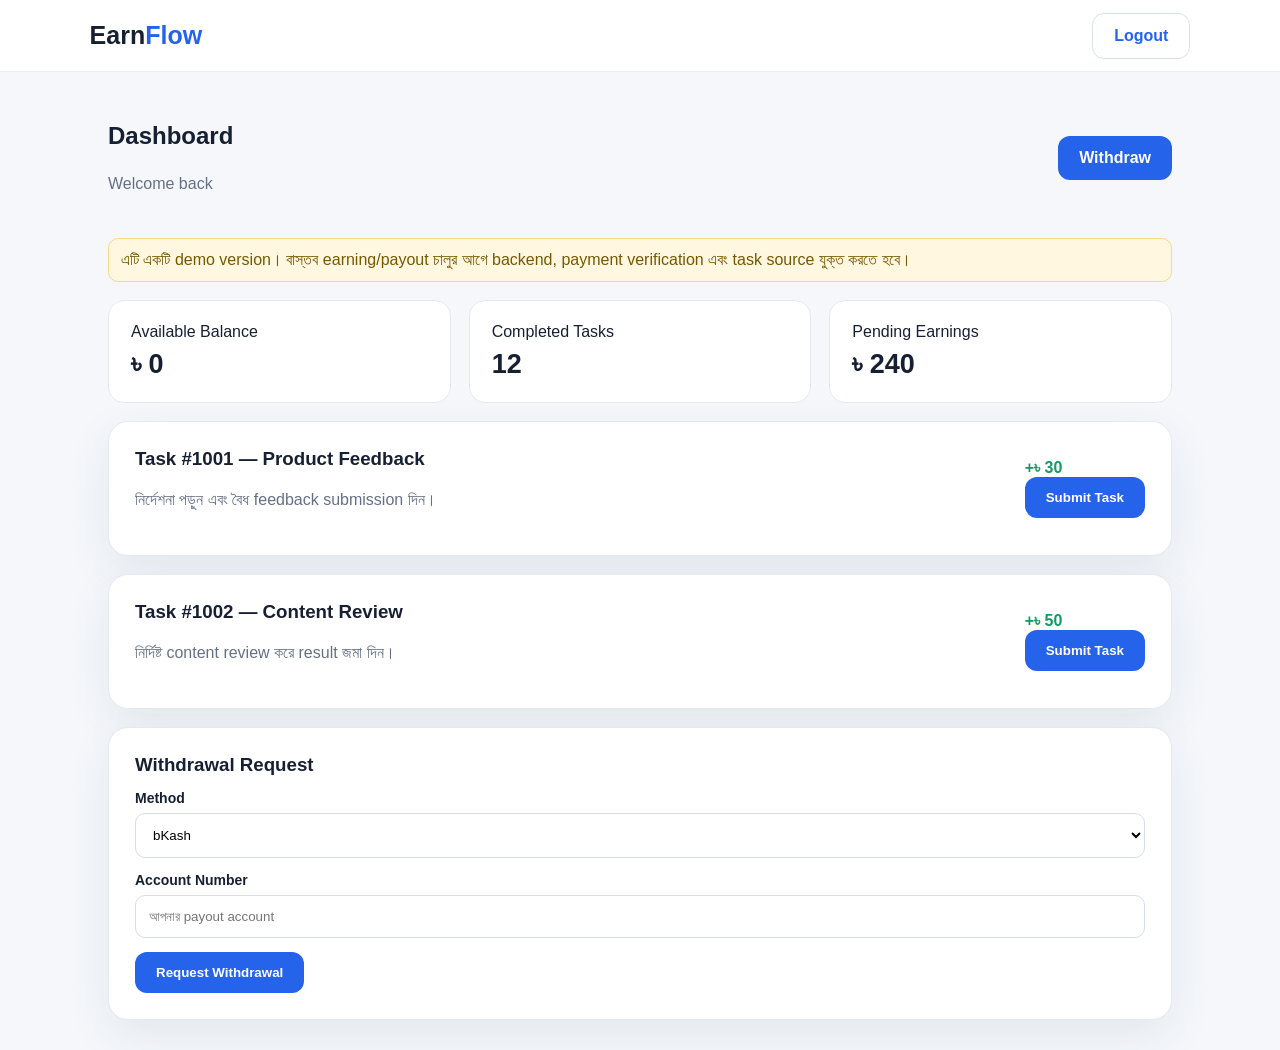
==== dashboard.html @ a75850d5 "Add files via upload" ====
<!doctype html><html lang="bn"><head><meta charset="utf-8"><meta name="viewport" content="width=device-width,initial-scale=1"><title>Dashboard — EarnFlow</title><link rel="stylesheet" href="style.css"></head><body><header class="nav"><div class="brand">Earn<span>Flow</span></div><a href="index.html" class="btn ghost">Logout</a></header><main class="dash"><div class="dashnav"><div><h2>Dashboard</h2><p id="hello">Welcome back</p></div><a href="#withdraw" class="btn">Withdraw</a></div><div class="notice">এটি একটি demo version। বাস্তব earning/payout চালুর আগে backend, payment verification এবং task source যুক্ত করতে হবে।</div><div class="grid"><div class="stat">Available Balance<b>৳ <span id="balance">0</span></b></div><div class="stat">Completed Tasks<b>12</b></div><div class="stat">Pending Earnings<b>৳ 240</b></div></div><div class="panel task"><div class="row"><div><h3>Task #1001 — Product Feedback</h3><p>নির্দেশনা পড়ুন এবং বৈধ feedback submission দিন।</p></div><div><span class="reward">+৳ 30</span><br><button class="btn" onclick="completeTask()">Submit Task</button></div></div></div><div class="panel task"><div class="row"><div><h3>Task #1002 — Content Review</h3><p>নির্দিষ্ট content review করে result জমা দিন।</p></div><div><span class="reward">+৳ 50</span><br><button class="btn" onclick="completeTask()">Submit Task</button></div></div></div><div class="panel task" id="withdraw"><h3>Withdrawal Request</h3><div class="field"><label>Method</label><select><option>bKash</option><option>Nagad</option><option>Bank Transfer</option></select></div><div class="field"><label>Account Number</label><input placeholder="আপনার payout account"></div><button class="btn" onclick="alert('Demo request submitted')">Request Withdrawal</button></div></main><script>const u=JSON.parse(localStorage.getItem('user')||'{}');document.getElementById('hello').textContent='Hello, '+(u.name||'Demo User');let b=Number(u.balance||0);document.getElementById('balance').textContent=b;function completeTask(){b+=30;u.balance=b;localStorage.setItem('user',JSON.stringify(u));document.getElementById('balance').textContent=b;alert('Demo task submitted and ৳30 added after approval simulation.')}}</script></body></html>
---- style.css ----
*{box-sizing:border-box}body{margin:0;font-family:Arial,'Noto Sans Bengali',sans-serif;background:#f5f7fb;color:#172033}.nav{height:72px;display:flex;align-items:center;justify-content:space-between;padding:0 7%;background:#fff;border-bottom:1px solid #e9edf4}.brand{font-size:25px;font-weight:800;color:#172033}.brand span{color:#2563eb}.hero{min-height:530px;padding:70px 7%;display:grid;grid-template-columns:1.3fr .7fr;gap:50px;align-items:center;background:linear-gradient(135deg,#eef5ff,#fff)}.pill{display:inline-block;background:#e7f0ff;color:#2563eb;padding:9px 14px;border-radius:30px;font-size:13px;font-weight:700}h1{font-size:52px;line-height:1.12;margin:20px 0}h1 span{color:#2563eb}p{color:#667085;line-height:1.7}.actions{display:flex;gap:12px;margin-top:28px}.btn{display:inline-block;text-decoration:none;border:0;border-radius:12px;padding:13px 21px;background:#2563eb;color:#fff;font-weight:700;cursor:pointer}.btn.ghost{background:#fff;color:#2563eb;border:1px solid #d8e1f0}.hero-card,.panel{background:#fff;border:1px solid #e4e9f2;border-radius:20px;padding:26px;box-shadow:0 15px 45px #243b5315}.card-title{color:#667085}.big{font-size:38px;font-weight:800;margin-top:10px}.mini{display:flex;justify-content:space-between;padding:12px 0;border-bottom:1px solid #eee}.features{display:grid;grid-template-columns:repeat(3,1fr);gap:20px;padding:45px 7%;background:#fff}.features>div{padding:25px;border:1px solid #e5eaf2;border-radius:16px}footer{text-align:center;padding:30px;color:#98a2b3}.auth{max-width:430px;margin:70px auto;padding:0 20px}.auth h1{text-align:center;font-size:34px}.field{margin:14px 0}.field label{display:block;margin-bottom:7px;font-weight:700;font-size:14px}.field input,.field select,.field textarea{width:100%;padding:13px;border:1px solid #d7deea;border-radius:10px;background:#fff}.full{width:100%;margin-top:10px}.dash{max-width:1100px;margin:30px auto;padding:0 18px}.dashnav{display:flex;justify-content:space-between;align-items:center;margin-bottom:25px}.grid{display:grid;grid-template-columns:repeat(3,1fr);gap:18px}.stat{background:#fff;padding:22px;border-radius:16px;border:1px solid #e5eaf2}.stat b{font-size:27px;display:block;margin-top:8px}.task{margin-top:18px}.task h3{margin:0}.task .reward{color:#159a63;font-weight:800}.row{display:flex;justify-content:space-between;gap:20px;align-items:center}.notice{padding:12px;background:#fff7df;border:1px solid #f5d98b;border-radius:10px;color:#765800;margin-bottom:18px}@media(max-width:750px){.hero{grid-template-columns:1fr;padding:45px 6%}h1{font-size:39px}.features,.grid{grid-template-columns:1fr}.hero-card{margin-top:5px}.nav{padding:0 5%}}
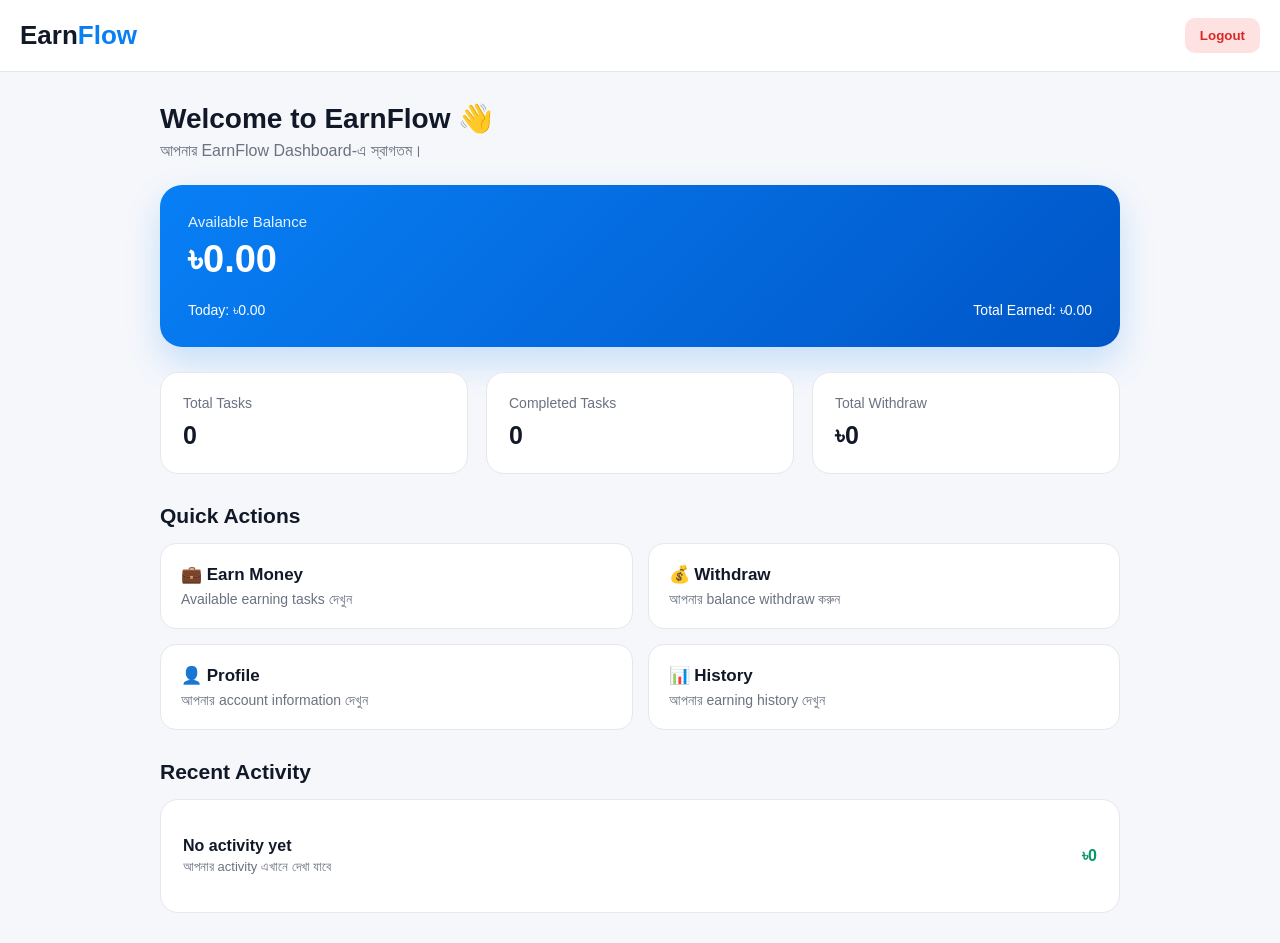
==== commit 0e8b661e: "Update dashboard.html" ====
--- a/dashboard.html
+++ b/dashboard.html
@@ -1 +1,444 @@
-<!doctype html><html lang="bn"><head><meta charset="utf-8"><meta name="viewport" content="width=device-width,initial-scale=1"><title>Dashboard — EarnFlow</title><link rel="stylesheet" href="style.css"></head><body><header class="nav"><div class="brand">Earn<span>Flow</span></div><a href="index.html" class="btn ghost">Logout</a></header><main class="dash"><div class="dashnav"><div><h2>Dashboard</h2><p id="hello">Welcome back</p></div><a href="#withdraw" class="btn">Withdraw</a></div><div class="notice">এটি একটি demo version। বাস্তব earning/payout চালুর আগে backend, payment verification এবং task source যুক্ত করতে হবে।</div><div class="grid"><div class="stat">Available Balance<b>৳ <span id="balance">0</span></b></div><div class="stat">Completed Tasks<b>12</b></div><div class="stat">Pending Earnings<b>৳ 240</b></div></div><div class="panel task"><div class="row"><div><h3>Task #1001 — Product Feedback</h3><p>নির্দেশনা পড়ুন এবং বৈধ feedback submission দিন।</p></div><div><span class="reward">+৳ 30</span><br><button class="btn" onclick="completeTask()">Submit Task</button></div></div></div><div class="panel task"><div class="row"><div><h3>Task #1002 — Content Review</h3><p>নির্দিষ্ট content review করে result জমা দিন।</p></div><div><span class="reward">+৳ 50</span><br><button class="btn" onclick="completeTask()">Submit Task</button></div></div></div><div class="panel task" id="withdraw"><h3>Withdrawal Request</h3><div class="field"><label>Method</label><select><option>bKash</option><option>Nagad</option><option>Bank Transfer</option></select></div><div class="field"><label>Account Number</label><input placeholder="আপনার payout account"></div><button class="btn" onclick="alert('Demo request submitted')">Request Withdrawal</button></div></main><script>const u=JSON.parse(localStorage.getItem('user')||'{}');document.getElementById('hello').textContent='Hello, '+(u.name||'Demo User');let b=Number(u.balance||0);document.getElementById('balance').textContent=b;function completeTask(){b+=30;u.balance=b;localStorage.setItem('user',JSON.stringify(u));document.getElementById('balance').textContent=b;alert('Demo task submitted and ৳30 added after approval simulation.')}}</script></body></html>+  <!DOCTYPE html>
+<html lang="bn">
+<head>
+<meta charset="UTF-8">
+<meta name="viewport" content="width=device-width, initial-scale=1.0">
+
+<title>EarnFlow — Dashboard</title>
+
+<style>
+*{
+  box-sizing:border-box;
+  margin:0;
+  padding:0;
+}
+
+body{
+  font-family:Arial,sans-serif;
+  background:#f5f7fb;
+  color:#111827;
+  min-height:100vh;
+}
+
+/* Header */
+.topbar{
+  background:#fff;
+  border-bottom:1px solid #e5e7eb;
+  padding:18px 20px;
+  display:flex;
+  align-items:center;
+  justify-content:space-between;
+  position:sticky;
+  top:0;
+  z-index:10;
+}
+
+.logo{
+  font-size:26px;
+  font-weight:800;
+}
+
+.logo span{
+  color:#087ff5;
+}
+
+.logout{
+  border:0;
+  background:#fee2e2;
+  color:#dc2626;
+  padding:10px 15px;
+  border-radius:10px;
+  font-weight:700;
+  cursor:pointer;
+}
+
+/* Main */
+.container{
+  width:100%;
+  max-width:1000px;
+  margin:30px auto;
+  padding:0 20px;
+}
+
+.welcome{
+  margin-bottom:25px;
+}
+
+.welcome h1{
+  font-size:28px;
+  margin-bottom:7px;
+}
+
+.welcome p{
+  color:#6b7280;
+}
+
+/* Balance */
+.balance{
+  background:linear-gradient(135deg,#087ff5,#0056c7);
+  color:white;
+  border-radius:22px;
+  padding:28px;
+  margin-bottom:25px;
+  box-shadow:0 15px 35px rgba(8,127,245,.20);
+}
+
+.balance-title{
+  font-size:15px;
+  opacity:.9;
+  margin-bottom:8px;
+}
+
+.amount{
+  font-size:38px;
+  font-weight:800;
+  margin-bottom:20px;
+}
+
+.balance-info{
+  display:flex;
+  justify-content:space-between;
+  gap:15px;
+  font-size:14px;
+}
+
+/* Statistics */
+.cards{
+  display:grid;
+  grid-template-columns:repeat(3,1fr);
+  gap:18px;
+  margin-bottom:30px;
+}
+
+.card{
+  background:#fff;
+  border:1px solid #e5e7eb;
+  border-radius:18px;
+  padding:22px;
+}
+
+.card-title{
+  color:#6b7280;
+  font-size:14px;
+  margin-bottom:10px;
+}
+
+.card-value{
+  font-size:25px;
+  font-weight:800;
+}
+
+/* Sections */
+.section-title{
+  font-size:21px;
+  margin-bottom:15px;
+}
+
+/* Actions */
+.actions{
+  display:grid;
+  grid-template-columns:repeat(2,1fr);
+  gap:15px;
+  margin-bottom:30px;
+}
+
+.action{
+  background:#fff;
+  border:1px solid #e5e7eb;
+  border-radius:16px;
+  padding:20px;
+  text-decoration:none;
+  color:#111827;
+  transition:.2s;
+}
+
+.action:hover{
+  border-color:#087ff5;
+  transform:translateY(-2px);
+}
+
+.action strong{
+  display:block;
+  font-size:17px;
+  margin-bottom:5px;
+}
+
+.action span{
+  color:#6b7280;
+  font-size:14px;
+}
+
+/* Activity */
+.activity{
+  background:#fff;
+  border:1px solid #e5e7eb;
+  border-radius:18px;
+  padding:22px;
+  margin-bottom:30px;
+}
+
+.activity-item{
+  display:flex;
+  justify-content:space-between;
+  align-items:center;
+  padding:15px 0;
+}
+
+.activity-name{
+  font-weight:600;
+}
+
+.activity-date{
+  color:#6b7280;
+  font-size:13px;
+  margin-top:4px;
+}
+
+.positive{
+  color:#059669;
+  font-weight:700;
+}
+
+/* Mobile */
+@media(max-width:700px){
+
+  .cards{
+    grid-template-columns:1fr;
+  }
+
+  .actions{
+    grid-template-columns:1fr;
+  }
+
+  .balance-info{
+    flex-direction:column;
+    gap:8px;
+  }
+
+  .welcome h1{
+    font-size:24px;
+  }
+
+  .amount{
+    font-size:34px;
+  }
+}
+</style>
+</head>
+
+<body>
+
+<header class="topbar">
+
+  <div class="logo">
+    Earn<span>Flow</span>
+  </div>
+
+  <button class="logout" onclick="logout()">
+    Logout
+  </button>
+
+</header>
+
+
+<main class="container">
+
+  <section class="welcome">
+
+    <h1>
+      Welcome to EarnFlow 👋
+    </h1>
+
+    <p>
+      আপনার EarnFlow Dashboard-এ স্বাগতম।
+    </p>
+
+  </section>
+
+
+  <!-- Balance -->
+
+  <section class="balance">
+
+    <div class="balance-title">
+      Available Balance
+    </div>
+
+    <div class="amount">
+      ৳0.00
+    </div>
+
+    <div class="balance-info">
+
+      <span>
+        Today: ৳0.00
+      </span>
+
+      <span>
+        Total Earned: ৳0.00
+      </span>
+
+    </div>
+
+  </section>
+
+
+  <!-- Statistics -->
+
+  <section class="cards">
+
+    <div class="card">
+
+      <div class="card-title">
+        Total Tasks
+      </div>
+
+      <div class="card-value">
+        0
+      </div>
+
+    </div>
+
+
+    <div class="card">
+
+      <div class="card-title">
+        Completed Tasks
+      </div>
+
+      <div class="card-value">
+        0
+      </div>
+
+    </div>
+
+
+    <div class="card">
+
+      <div class="card-title">
+        Total Withdraw
+      </div>
+
+      <div class="card-value">
+        ৳0
+      </div>
+
+    </div>
+
+  </section>
+
+
+  <!-- Quick Actions -->
+
+  <h2 class="section-title">
+    Quick Actions
+  </h2>
+
+  <section class="actions">
+
+    <a href="#" class="action">
+
+      <strong>
+        💼 Earn Money
+      </strong>
+
+      <span>
+        Available earning tasks দেখুন
+      </span>
+
+    </a>
+
+
+    <a href="#" class="action">
+
+      <strong>
+        💰 Withdraw
+      </strong>
+
+      <span>
+        আপনার balance withdraw করুন
+      </span>
+
+    </a>
+
+
+    <a href="#" class="action">
+
+      <strong>
+        👤 Profile
+      </strong>
+
+      <span>
+        আপনার account information দেখুন
+      </span>
+
+    </a>
+
+
+    <a href="#" class="action">
+
+      <strong>
+        📊 History
+      </strong>
+
+      <span>
+        আপনার earning history দেখুন
+      </span>
+
+    </a>
+
+  </section>
+
+
+  <!-- Recent Activity -->
+
+  <h2 class="section-title">
+    Recent Activity
+  </h2>
+
+  <section class="activity">
+
+    <div class="activity-item">
+
+      <div>
+
+        <div class="activity-name">
+          No activity yet
+        </div>
+
+        <div class="activity-date">
+          আপনার activity এখানে দেখা যাবে
+        </div>
+
+      </div>
+
+      <div class="positive">
+        ৳0
+      </div>
+
+    </div>
+
+  </section>
+
+</main>
+
+
+<script>
+
+function logout(){
+
+  const confirmLogout =
+    confirm("আপনি কি Logout করতে চান?");
+
+  if(confirmLogout){
+
+    window.location.href = "login.html";
+
+  }
+
+}
+
+</script>
+
+</body>
+</html>                                                                                                                                  
